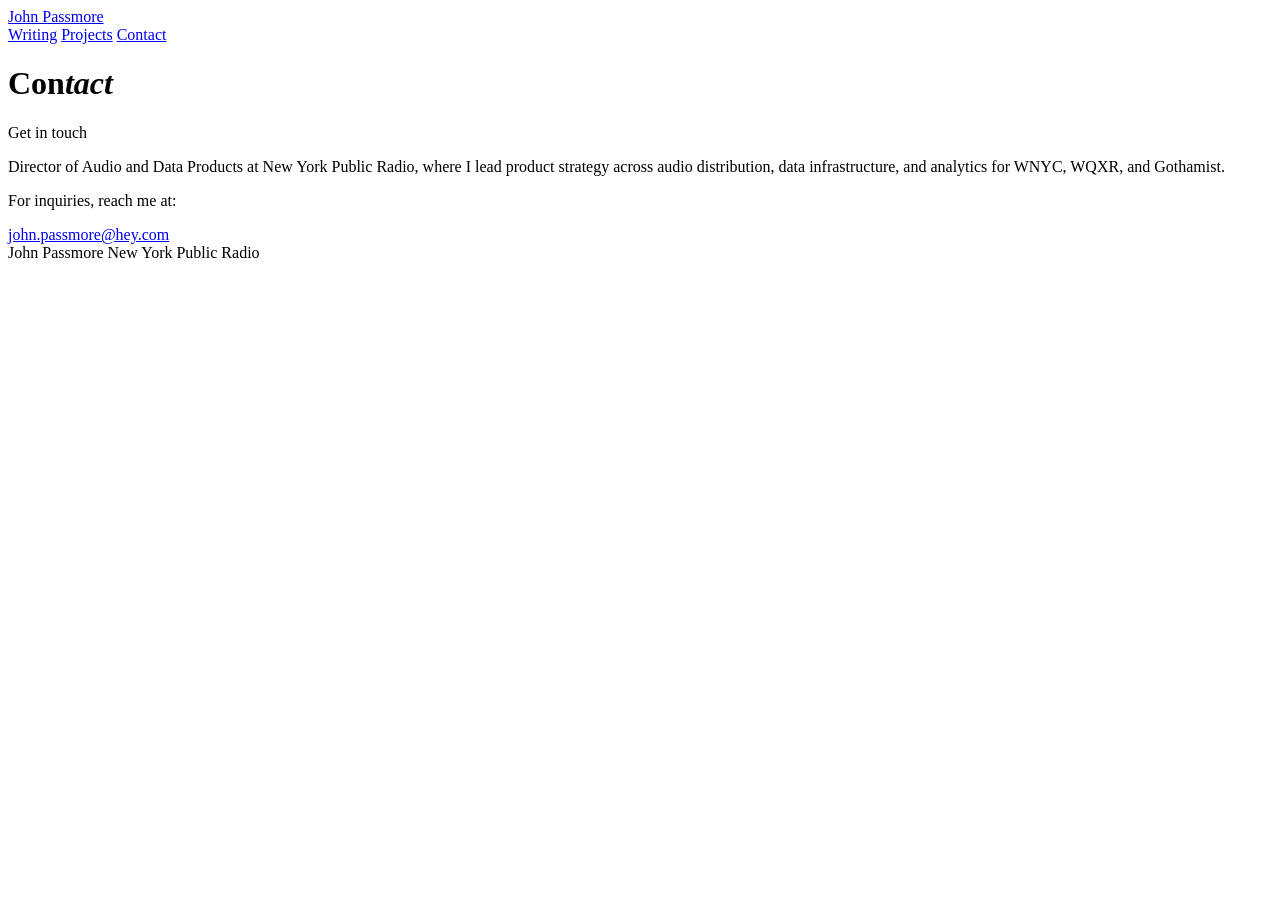
==== contact.html @ 3b6cdc63 "Add contact.html with contact information" ====
<!DOCTYPE html>
<html lang="en">
<head>
<meta charset="UTF-8">
<meta name="viewport" content="width=device-width, initial-scale=1.0">
<title>Contact — John Passmore</title>
<link rel="preconnect" href="https://fonts.googleapis.com">
<link href="https://fonts.googleapis.com/css2?family=Playfair+Display:ital,wght@0,400;0,500;1,400&family=DM+Mono:wght@300;400&display=swap" rel="stylesheet">
<link rel="stylesheet" href="style.css">
</head>
<body>
<nav>
  <a class="nav-name" href="index.html">John Passmore</a>
  <div class="nav-links">
    <a href="index.html">Writing</a>
    <a href="projects.html">Projects</a>
    <a href="contact.html" class="active">Contact</a>
  </div>
</nav>
<header>
  <h1 class="name">Con<em>tact</em></h1>
  <p class="tagline">Get in touch</p>
</header>
<main>
  <div class="contact-wrap">
    <p>Director of Audio and Data Products at New York Public Radio, where I lead product strategy across audio distribution, data infrastructure, and analytics for WNYC, WQXR, and Gothamist.</p>
    <p>For inquiries, reach me at:</p>
    <a class="contact-email" href="mailto:john.passmore@hey.com">john.passmore@hey.com</a>
  </div>
</main>
<footer>
  <span>John Passmore</span>
  <span>New York Public Radio</span>
</footer>
</body>
</html>
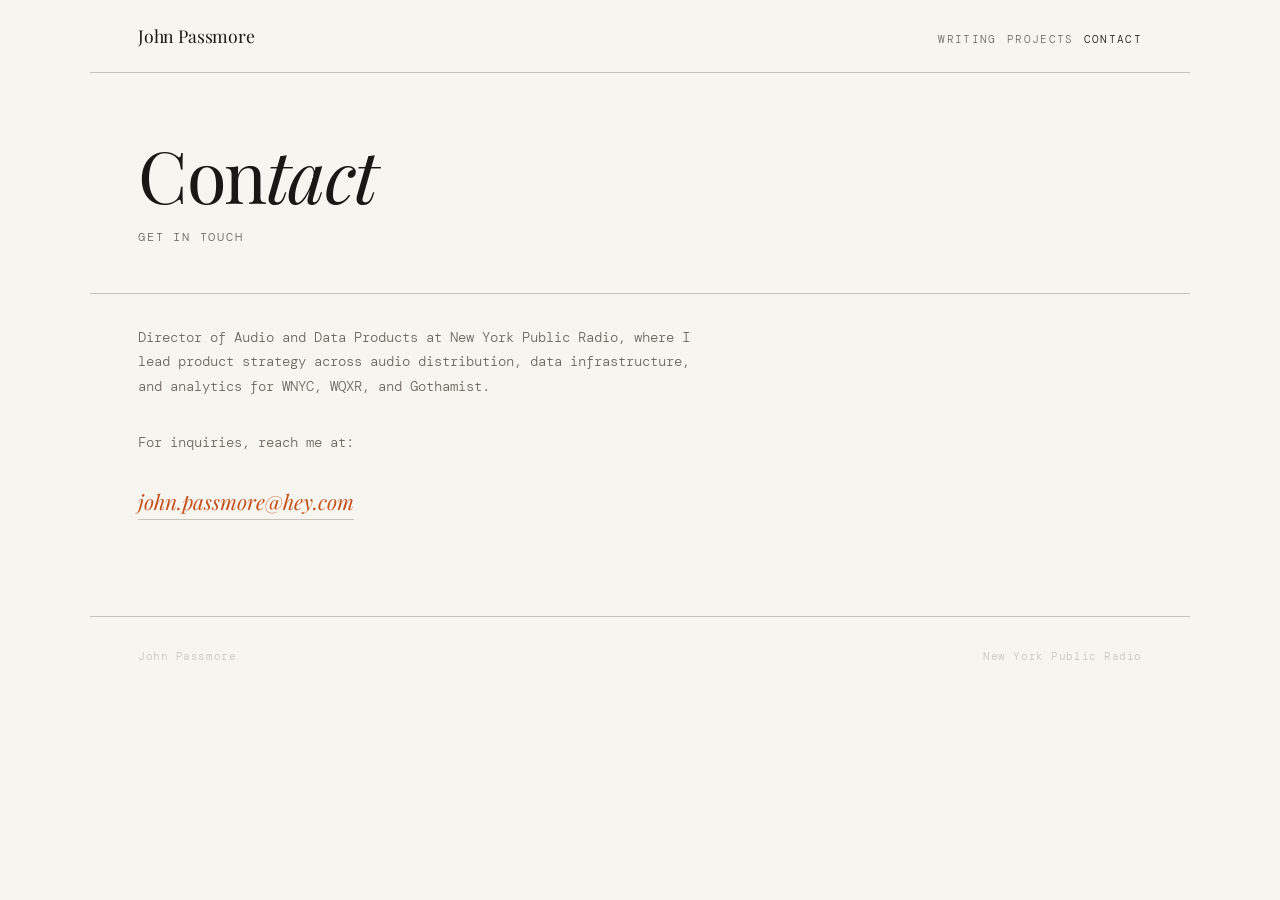
==== commit 609ac6a9: "Change header from h1 to h2 for contact page" ====
--- a/contact.html
+++ b/contact.html
@@ -18,7 +18,7 @@
   </div>
 </nav>
 <header>
-  <h1 class="name">Con<em>tact</em></h1>
+  <h2 class="name">Con<em>tact</em></h2>
   <p class="tagline">Get in touch</p>
 </header>
 <main>
--- a/style.css
+++ b/style.css
@@ -0,0 +1,76 @@
+*, *::before, *::after { box-sizing: border-box; margin: 0; padding: 0; }
+:root {
+  --ink: #1a1814; --ink-light: #6b6760; --ink-faint: #c8c4bc;
+  --paper: #f7f5f0; --accent: #c4501a;
+  --mono: 'DM Mono', monospace; --serif: 'Playfair Display', Georgia, serif;
+}
+body { background: var(--paper); color: var(--ink); font-family: var(--mono); font-weight: 300; min-height: 100vh; }
+
+/* NAV */
+nav {
+  max-width: 1100px; margin: 0 auto;
+  padding: 1.5rem 3rem;
+  display: flex; align-items: baseline; justify-content: space-between;
+  border-bottom: 1px solid var(--ink-faint);
+}
+.nav-name { font-family: var(--serif); font-size: 1.1rem; font-weight: 400; color: var(--ink); text-decoration: none; letter-spacing: -0.01em; }
+.nav
+.nav-links { display: flex; gap: 2rem; }
+.nav-links a {
+  font-size: 0.7rem; letter-spacing: 0.12em; text-transform: uppercase;
+  color: var(--ink-light); text-decoration: none; transition: color 0.15s;
+}
+.nav-links a:hover, .nav-links a.active { color: var(--ink); }
+
+/* HEADER */
+header { padding: 4rem 3rem 3rem; max-width: 1100px; margin: 0 auto; border-bottom: 1px solid var(--ink-faint); }
+.name { font-family: var(--serif); font-size: clamp(2.5rem, 6vw, 4.5rem); font-weight: 400; line-height: 1.05; letter-spacing: -0.02em; }
+
+.tagline { font-size: 0.75rem; letter-spacing: 0.15em; text-transform: uppercase; color: var(--ink-light); margin-top: 1rem; }
+
+/* MAIN */
+main { max-width: 1100px; margin: 0 auto; padding: 2rem 3rem 6rem; }
+.status-bar { font-size: 0.7rem; letter-spacing: 0.1em; text-transform: uppercase; color: var(--ink-light); padding-bottom: 2rem; border-bottom: 1px solid var(--ink-faint); margin-bottom: 2.5rem; }
+
+/* CARDS */
+.grid { display: grid; grid-template-columns: repeat(auto-fill, minmax(300px, 1fr)); gap: 2rem; }
+.card { background: #fff; border: 0.5px solid var(--ink-faint); border-radius: 4px; overflow: hidden; display: flex; flex-direction: column; opacity: 0; transform: translateY(12px); animation: fadeUp 0.4s forwards; }
+@keyframes fadeUp { to { opacity: 1; transform: translateY(0); } }
+.card-img-wrap { width: 100%; aspect-ratio: 16/9; background: var(--ink-faint); overflow: hidden; }
+.card-img { width: 100%; height: 100%; object-fit: cover; display: block; }
+.card-img-placeholder { width: 100%; height: 100%; display: flex; align-items: center; justify-content: center; font-size: 0.65rem; letter-spacing: 0.1em; text-transform: uppercase; color: var(--ink-light); }
+.card-body { padding: 1.25rem; flex: 1; display: flex; flex-direction: column; gap: 0.75rem; }
+.card-title { font-family: var(--serif); font-size: 1.05rem; font-weight: 400; line-height: 1.35; color: var(--ink); }
+.card-tease { font-size: 0.78rem; color: var(--ink-light); line-height: 1.6; flex: 1; }
+.card-actions { margin-top: auto; padding-top: 0.75rem; border-top: 0.5px solid var(--ink-faint); display: flex; gap: 8px; align-items: center; flex-wrap: wrap; }
+.audio-wrap { display: none; padding-top: 0.75rem; }
+.audio-wrap.visible { display: block; }
+.audio-wrap audio { width: 100%; height: 36px; }
+
+/* PROJECT CARDS */
+.project-grid { display: grid; grid-template-columns: repeat(auto-fill, minmax(320px, 1fr)); gap: 2rem; }
+.project-card { background: #fff; border: 0.5px solid var(--ink-faint); border-radius: 4px; padding: 2rem; display: flex; flex-direction: column; gap: 1rem; opacity: 0; transform: translateY(12px); animation: fadeUp 0.4s forwards; }
+.project-label { font-size: 0.65rem; letter-spacing: 0.15em; text-transform: uppercase; color: var(--ink-faint); }
+.project-title { font-family: var(--serif); font-size: 1.4rem; font-weight: 400; line-height: 1.2; color: var(--ink); }
+.project-desc { font-size: 0.82rem; color: var(--ink-light); line-height: 1.7; flex: 1; }
+
+/* CONTACT */
+.contact-wrap { max-width: 560px; }
+.contact-wrap h2 { font-family: var(--serif); font-size: 2rem; font-weight: 400; margin-bottom: 1rem; }
+.contact-wrap p { font-size: 0.85rem; color: var(--ink-light); line-height: 1.8; margin-bottom: 2rem; }
+.contact-email { display: inline-block; font-family: var(--serif); font-size: 1.3rem; font-style: italic; color: var(--accent); text-decoration: none; border-bottom: 1px solid var(--ink-faint); padding-bottom: 4px; transition: border-color 0.15s; }
+.contact-email:hover { border-color: var(--accent); }
+
+/* BUTTONS */
+.btn { display: inline-flex; align-items: center; gap: 6px; background: none; border: 1px solid var(--ink-faint); color: var(--ink-light); font-family: var(--mono); font-size: 0.65rem; font-weight: 400; letter-spacing: 0.12em; text-transform: uppercase; padding: 0.35rem 0.8rem; cursor: pointer; transition: all 0.15s; border-radius: 2px; text-decoration: none; }
+.btn:hover { border-color: var(--ink); color: var(--ink); }
+.btn.active { background: var(--accent); border-color: var(--accent); color: #fff; }
+
+/* FOOTER */
+footer { max-width: 1100px; margin: 0 auto; padding: 2rem 3rem; border-top: 1px solid var(--ink-faint); font-size: 0.7rem; letter-spacing: 0.05em; color: var(--ink-faint); display: flex; justify-content: space-between; }
+
+@media (max-width: 600px) {
+  nav, header, main, footer { padding-left: 1.25rem; padding-right: 1.25rem; }
+  .nav-links { gap: 1.25rem; }
+  .grid, .project-grid { grid-template-columns: 1fr; }
+}
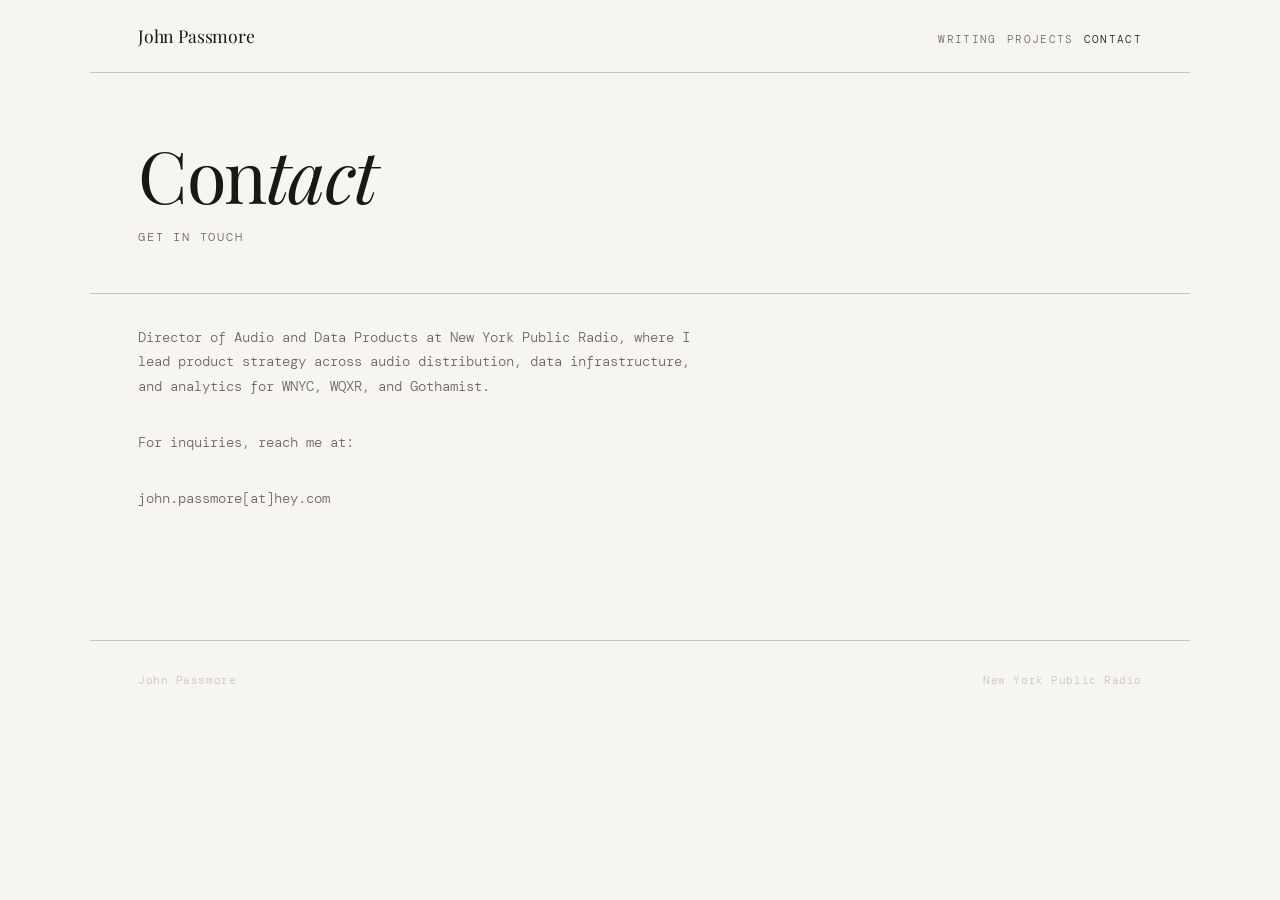
==== commit 96939fe4: "Change email display format in contact.html Updated email contact format for privacy." ====
--- a/contact.html
+++ b/contact.html
@@ -25,7 +25,7 @@
   <div class="contact-wrap">
     <p>Director of Audio and Data Products at New York Public Radio, where I lead product strategy across audio distribution, data infrastructure, and analytics for WNYC, WQXR, and Gothamist.</p>
     <p>For inquiries, reach me at:</p>
-    <a class="contact-email" href="mailto:john.passmore@hey.com">john.passmore@hey.com</a>
+    <p>john.passmore[at]hey.com</p>
   </div>
 </main>
 <footer>
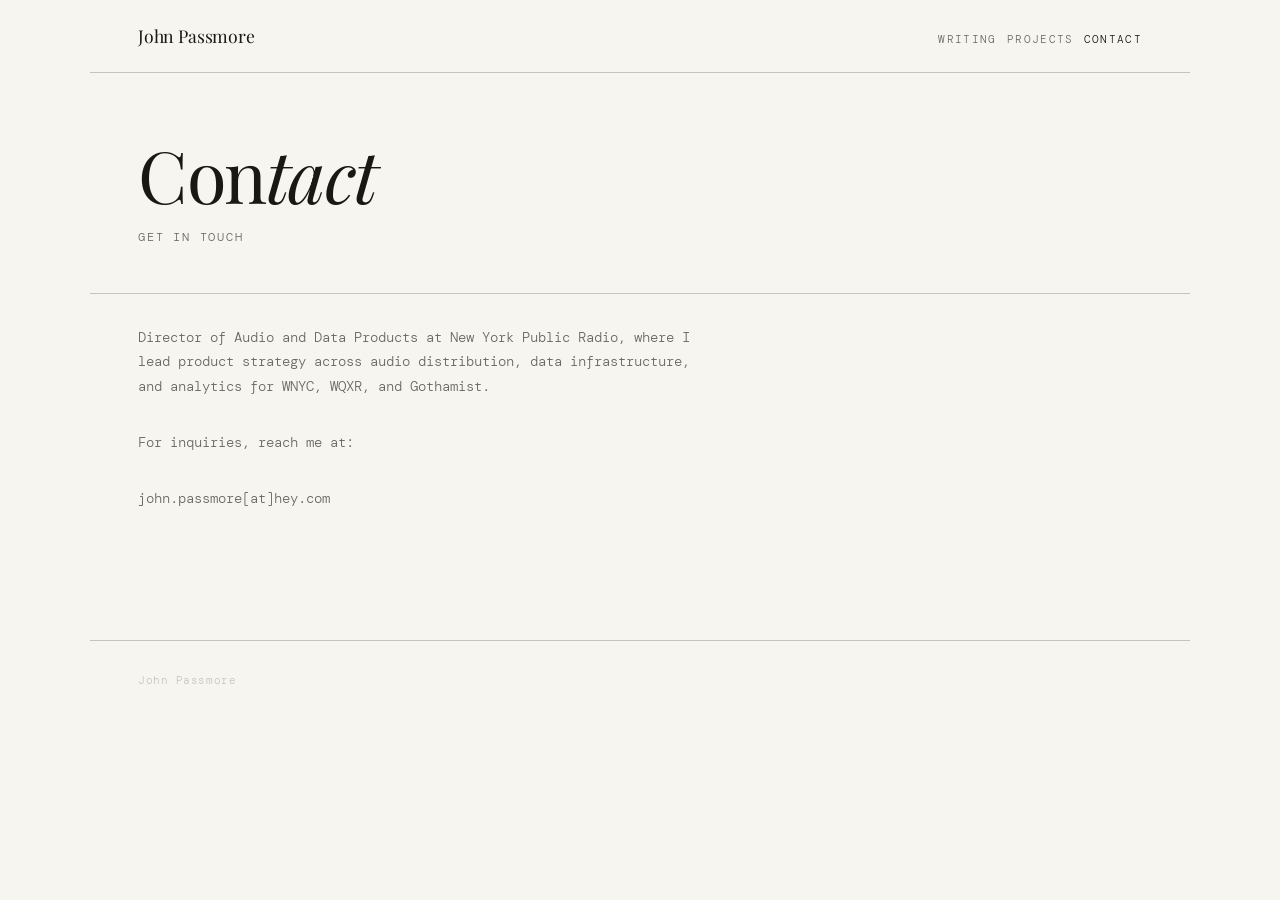
==== commit b4f75880: "Remove New York Public Radio from footer Removed the New York Public Radio span from the footer." ====
--- a/contact.html
+++ b/contact.html
@@ -30,7 +30,7 @@
 </main>
 <footer>
   <span>John Passmore</span>
-  <span>New York Public Radio</span>
+  <span></span>
 </footer>
 </body>
 </html>
